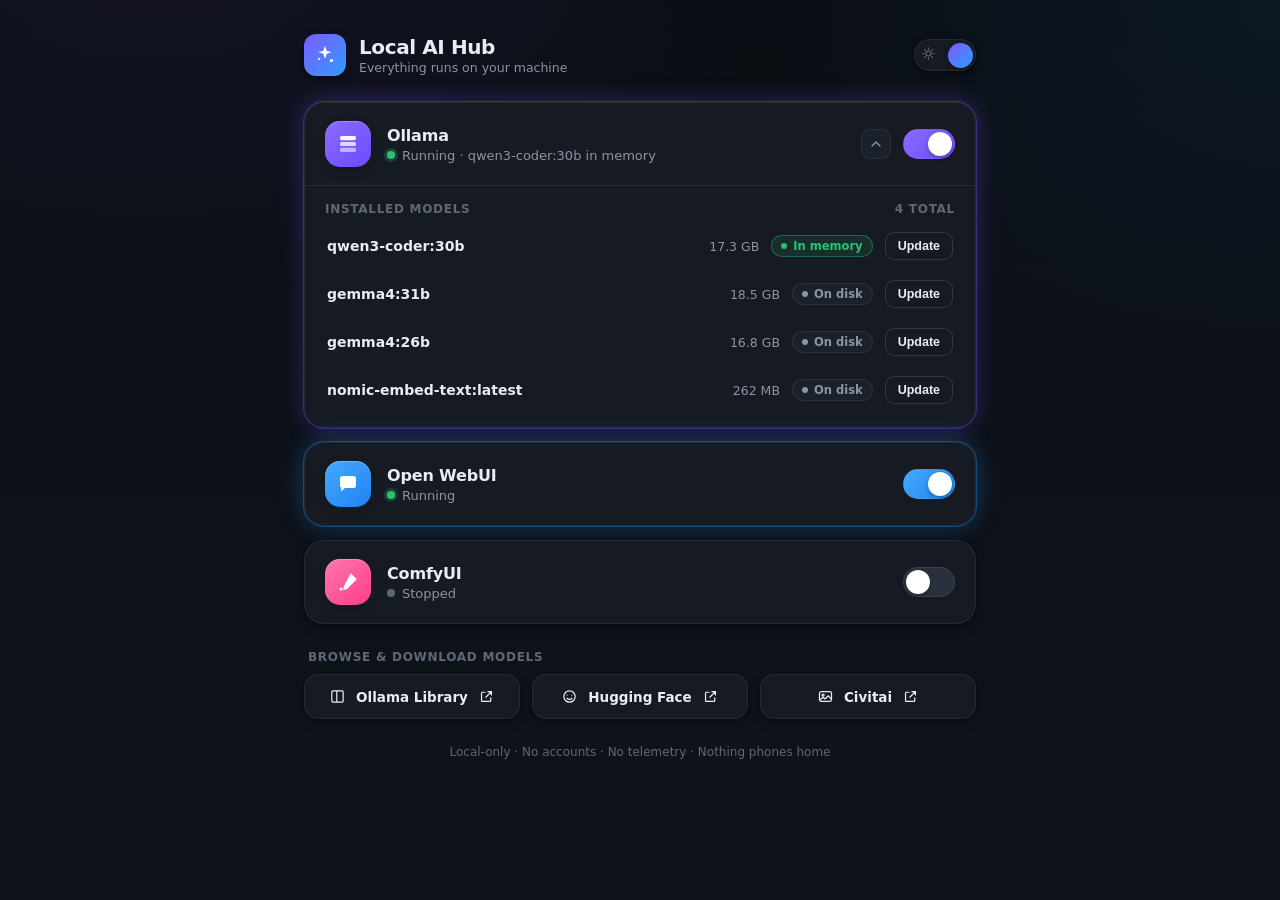
==== design/reference-mockup.html @ fca41431 "Phase 3: static GUI layout matching the design mockup PySide6 + QtWebEngine host (app.py) rendering " ====
<!DOCTYPE html>
<!--
  local-ai-hub — visual reference mockup (the design source of truth).
  Static: reuses the app's shared stylesheet and front-end script, which falls
  back to sample data when there is no backend bridge. What you see here is
  exactly what the app renders, minus live data.
-->
<html lang="en" data-theme="dark">
<head>
  <meta charset="utf-8" />
  <meta name="viewport" content="width=device-width, initial-scale=1" />
  <title>Local AI Hub — design reference</title>
  <link rel="stylesheet" href="../web/styles.css" />
</head>
<body>
  <div class="wrap">
    <header class="app-header">
      <div class="brand">
        <div class="brand-mark" id="brandMark"></div>
        <div>
          <div class="brand-title">Local AI Hub</div>
          <div class="brand-sub">Everything runs on your machine</div>
        </div>
      </div>
      <button class="theme-toggle" id="themeToggle" title="Toggle light / dark" aria-label="Toggle theme">
        <span id="sunIcon"></span>
        <span id="moonIcon"></span>
        <span class="knob"></span>
      </button>
    </header>

    <main class="cards" id="cards"></main>

    <section class="browse">
      <div class="browse-head">Browse &amp; download models</div>
      <div class="browse-row">
        <a class="browse-link" data-url="https://ollama.com/library" data-icon="library">Ollama Library</a>
        <a class="browse-link" data-url="https://huggingface.co/models" data-icon="hugging">Hugging Face</a>
        <a class="browse-link" data-url="https://civitai.com" data-icon="civitai">Civitai</a>
      </div>
    </section>

    <div class="footer-note">Local-only · No accounts · No telemetry · Nothing phones home</div>
  </div>

  <div class="toast" id="toast"></div>
  <script src="../web/app.js"></script>
</body>
</html>
---- web/styles.css ----
/* local-ai-hub — design system
   Premium, theme-aware (light/dark). One stylesheet drives both the app and
   design/reference-mockup.html so they can't visually drift. */

:root {
  /* radii */
  --r-card: 20px;
  --r-icon: 15px;
  --r-btn: 12px;
  --r-pill: 999px;

  /* per-service accents (work in both themes) */
  --ollama: #7c5cff;
  --openwebui: #2f9bff;
  --comfyui: #ff5c9d;
  --ok: #2fbf71;
  --warn: #f5a524;

  /* motion */
  --ease: cubic-bezier(.22, .61, .36, 1);
  --dur: .26s;

  /* light theme (default) */
  --bg-1: #eef1f7;
  --bg-2: #e4e9f2;
  --surface: #ffffff;
  --surface-2: #f6f8fc;
  --surface-inset: #eef1f6;
  --border: rgba(17, 24, 39, .09);
  --border-strong: rgba(17, 24, 39, .14);
  --text: #151a23;
  --text-muted: #667083;
  --text-faint: #99a1b0;
  --track-off: #d7dce6;
  --shadow-sm: 0 1px 2px rgba(16, 24, 40, .05), 0 4px 12px rgba(16, 24, 40, .05);
  --shadow-md: 0 2px 6px rgba(16, 24, 40, .06), 0 14px 34px rgba(16, 24, 40, .10);
  --logo-ink: #151a23;
}

:root[data-theme="dark"] {
  --bg-1: #0a0d12;
  --bg-2: #0f141c;
  --surface: #161b23;
  --surface-2: #1b212b;
  --surface-inset: #10151d;
  --border: rgba(255, 255, 255, .07);
  --border-strong: rgba(255, 255, 255, .13);
  --text: #e8ecf3;
  --text-muted: #8b94a3;
  --text-faint: #5f6875;
  --track-off: #2a313d;
  --shadow-sm: 0 1px 2px rgba(0, 0, 0, .4), 0 4px 12px rgba(0, 0, 0, .3);
  --shadow-md: 0 2px 8px rgba(0, 0, 0, .45), 0 18px 40px rgba(0, 0, 0, .45);
  --logo-ink: #e8ecf3;
}

* { box-sizing: border-box; margin: 0; padding: 0; }

html, body { height: 100%; }

body {
  font-family: "Inter", -apple-system, BlinkMacSystemFont, "Segoe UI", Roboto, system-ui, sans-serif;
  color: var(--text);
  background:
    radial-gradient(1200px 700px at 12% -10%, color-mix(in srgb, var(--ollama) 10%, transparent), transparent 55%),
    radial-gradient(1100px 800px at 100% 0%, color-mix(in srgb, var(--openwebui) 8%, transparent), transparent 50%),
    linear-gradient(180deg, var(--bg-1), var(--bg-2));
  background-attachment: fixed;
  -webkit-font-smoothing: antialiased;
  text-rendering: optimizeLegibility;
  transition: background-color var(--dur) var(--ease), color var(--dur) var(--ease);
}

.wrap {
  max-width: 720px;
  margin: 0 auto;
  padding: 34px 24px 40px;
}

/* ---------- header ---------- */
.app-header {
  display: flex;
  align-items: center;
  justify-content: space-between;
  margin-bottom: 26px;
}
.brand { display: flex; align-items: center; gap: 13px; }
.brand-mark {
  width: 42px; height: 42px; border-radius: 12px;
  display: grid; place-items: center;
  background: linear-gradient(135deg, var(--ollama), var(--openwebui));
  box-shadow: var(--shadow-sm);
}
.brand-mark svg { width: 24px; height: 24px; }
.brand-title { font-size: 20px; font-weight: 700; letter-spacing: -.02em; }
.brand-sub { font-size: 12.5px; color: var(--text-muted); font-weight: 450; margin-top: 1px; }

/* theme switch */
.theme-toggle {
  position: relative;
  width: 62px; height: 32px;
  border-radius: var(--r-pill);
  border: 1px solid var(--border);
  background: var(--surface);
  box-shadow: var(--shadow-sm);
  cursor: pointer;
  display: flex; align-items: center;
  padding: 0 6px; justify-content: space-between;
  transition: background-color var(--dur) var(--ease), border-color var(--dur) var(--ease);
}
.theme-toggle svg { width: 15px; height: 15px; color: var(--text-faint); z-index: 1; }
.theme-toggle .knob {
  position: absolute; top: 3px; left: 3px;
  width: 25px; height: 25px; border-radius: 50%;
  background: linear-gradient(135deg, var(--ollama), var(--openwebui));
  box-shadow: 0 2px 6px rgba(0,0,0,.25);
  transition: transform var(--dur) var(--ease);
}
:root[data-theme="dark"] .theme-toggle .knob { transform: translateX(30px); }

/* ---------- service card ---------- */
.cards { display: flex; flex-direction: column; gap: 14px; }

.card {
  position: relative;
  background: var(--surface);
  border: 1px solid var(--border);
  border-radius: var(--r-card);
  box-shadow: var(--shadow-sm);
  transition: box-shadow var(--dur) var(--ease), border-color var(--dur) var(--ease),
              transform var(--dur) var(--ease);
}
.card:hover { box-shadow: var(--shadow-md); }

.card-row {
  display: flex; align-items: center; gap: 16px;
  padding: 18px 20px;
}
.icon-sq {
  width: 46px; height: 46px; border-radius: var(--r-icon);
  display: grid; place-items: center; flex: none;
  color: #fff;
  box-shadow: inset 0 1px 0 rgba(255,255,255,.25), 0 4px 12px rgba(0,0,0,.14);
}
.icon-sq svg { width: 24px; height: 24px; }
.card[data-svc="ollama"]   .icon-sq { background: linear-gradient(140deg, #8a6bff, #6d4bff); }
.card[data-svc="openwebui"].icon-sq, .card[data-svc="openwebui"] .icon-sq { background: linear-gradient(140deg, #46a9ff, #1f83f0); }
.card[data-svc="comfyui"]  .icon-sq { background: linear-gradient(140deg, #ff77b0, #ff3d86); }

.svc-meta { flex: 1 1 auto; min-width: 0; }
.svc-name { font-size: 16px; font-weight: 650; letter-spacing: -.01em; display: flex; align-items: center; gap: 9px; }
.svc-status { font-size: 13px; color: var(--text-muted); margin-top: 3px; display: flex; align-items: center; gap: 7px; }
.dot { width: 8px; height: 8px; border-radius: 50%; background: var(--text-faint); flex: none; }
.card.is-on .dot { background: var(--ok); box-shadow: 0 0 0 3px color-mix(in srgb, var(--ok) 22%, transparent); }
.card.is-starting .dot { background: var(--warn); box-shadow: 0 0 0 3px color-mix(in srgb, var(--warn) 22%, transparent); }

.svc-right { display: flex; align-items: center; gap: 12px; flex: none; }

/* expand chevron (ollama) */
.chevron {
  width: 30px; height: 30px; border-radius: 9px; border: 1px solid var(--border);
  background: var(--surface-2); color: var(--text-muted);
  display: grid; place-items: center; cursor: pointer;
  transition: transform var(--dur) var(--ease), background-color var(--dur) var(--ease);
}
.chevron svg { width: 16px; height: 16px; }
.card.expanded .chevron { transform: rotate(180deg); }

/* pill toggle */
.toggle {
  position: relative; width: 52px; height: 30px; flex: none;
  border-radius: var(--r-pill); cursor: pointer;
  background: var(--track-off);
  border: 1px solid var(--border);
  transition: background-color var(--dur) var(--ease), border-color var(--dur) var(--ease);
}
.toggle .knob {
  position: absolute; top: 2px; left: 2px;
  width: 24px; height: 24px; border-radius: 50%;
  background: #fff; box-shadow: 0 2px 5px rgba(0,0,0,.28);
  transition: transform var(--dur) var(--ease);
}
.card.is-on .toggle { border-color: transparent; }
.card[data-svc="ollama"].is-on   .toggle { background: linear-gradient(135deg, #8a6bff, #6d4bff); }
.card[data-svc="openwebui"].is-on .toggle { background: linear-gradient(135deg, #46a9ff, #1f83f0); }
.card[data-svc="comfyui"].is-on  .toggle { background: linear-gradient(135deg, #ff77b0, #ff3d86); }
.card.is-on .toggle .knob { transform: translateX(22px); }
.toggle.busy { opacity: .6; pointer-events: none; }

/* breathing glow on active cards */
.card::after {
  content: ""; position: absolute; inset: -1px; border-radius: var(--r-card);
  pointer-events: none; opacity: 0;
  transition: opacity .4s var(--ease);
}
.card.is-on::after { opacity: 1; animation: breathe 3.4s var(--ease) infinite; }
.card[data-svc="ollama"].is-on::after   { box-shadow: 0 0 0 1px color-mix(in srgb, var(--ollama) 35%, transparent), 0 0 22px 2px color-mix(in srgb, var(--ollama) 30%, transparent); }
.card[data-svc="openwebui"].is-on::after { box-shadow: 0 0 0 1px color-mix(in srgb, var(--openwebui) 35%, transparent), 0 0 22px 2px color-mix(in srgb, var(--openwebui) 30%, transparent); }
.card[data-svc="comfyui"].is-on::after   { box-shadow: 0 0 0 1px color-mix(in srgb, var(--comfyui) 35%, transparent), 0 0 22px 2px color-mix(in srgb, var(--comfyui) 30%, transparent); }
@keyframes breathe { 0%, 100% { opacity: .55; } 50% { opacity: 1; } }
@media (prefers-reduced-motion: reduce) { .card.is-on::after { animation: none; } }

/* ---------- model list (ollama) ---------- */
.models {
  overflow: hidden; max-height: 0;
  transition: max-height var(--dur) var(--ease);
  border-top: 1px solid transparent;
}
.card.expanded .models { border-top-color: var(--border); }
.models-inner { padding: 8px 12px 14px; }
.models-head {
  display: flex; align-items: center; justify-content: space-between;
  padding: 8px 8px 6px; font-size: 12px; color: var(--text-faint);
  text-transform: uppercase; letter-spacing: .06em; font-weight: 600;
}
.model {
  display: flex; align-items: center; gap: 12px;
  padding: 10px 10px; border-radius: 12px;
  transition: background-color var(--dur) var(--ease);
}
.model:hover { background: var(--surface-2); }
.model-name { font-size: 14px; font-weight: 550; font-feature-settings: "tnum"; flex: 1 1 auto; min-width: 0;
  white-space: nowrap; overflow: hidden; text-overflow: ellipsis; }
.badge {
  font-size: 11.5px; font-weight: 600; padding: 3px 9px; border-radius: var(--r-pill);
  border: 1px solid var(--border); color: var(--text-muted); background: var(--surface-2);
  display: inline-flex; align-items: center; gap: 6px; flex: none;
}
.badge.loaded { color: var(--ok); border-color: color-mix(in srgb, var(--ok) 40%, transparent);
  background: color-mix(in srgb, var(--ok) 12%, transparent); }
.badge .b-dot { width: 6px; height: 6px; border-radius: 50%; background: currentColor; }
.size { font-size: 12.5px; color: var(--text-muted); font-variant-numeric: tabular-nums; flex: none; min-width: 62px; text-align: right; }

.btn-sm {
  font-size: 12.5px; font-weight: 600; padding: 6px 12px; border-radius: 9px;
  border: 1px solid var(--border-strong); background: var(--surface);
  color: var(--text); cursor: pointer; flex: none;
  transition: background-color var(--dur) var(--ease), border-color var(--dur) var(--ease), transform .1s var(--ease);
}
.btn-sm:hover { background: var(--surface-2); }
.btn-sm:active { transform: scale(.96); }
.btn-sm[disabled] { opacity: .5; cursor: default; }

/* ---------- browse links ---------- */
.browse { margin-top: 26px; }
.browse-head { font-size: 12px; color: var(--text-faint); text-transform: uppercase;
  letter-spacing: .06em; font-weight: 600; padding: 0 4px 10px; }
.browse-row { display: grid; grid-template-columns: repeat(3, 1fr); gap: 12px; }
.browse-link {
  display: flex; align-items: center; gap: 10px; justify-content: center;
  padding: 13px 12px; border-radius: 14px;
  background: var(--surface); border: 1px solid var(--border);
  box-shadow: var(--shadow-sm); color: var(--text); font-weight: 600; font-size: 13.5px;
  cursor: pointer; text-decoration: none;
  transition: transform var(--dur) var(--ease), box-shadow var(--dur) var(--ease), border-color var(--dur) var(--ease);
}
.browse-link:hover { transform: translateY(-2px); box-shadow: var(--shadow-md); border-color: var(--border-strong); }
.browse-link svg { width: 17px; height: 17px; flex: none; }
.browse-link .lg { color: var(--text-faint); }

.footer-note { text-align: center; margin-top: 26px; font-size: 12px; color: var(--text-faint); }

/* toast */
.toast {
  position: fixed; left: 50%; bottom: 26px; transform: translateX(-50%) translateY(20px);
  background: var(--surface); border: 1px solid var(--border-strong); color: var(--text);
  padding: 11px 18px; border-radius: 12px; box-shadow: var(--shadow-md);
  font-size: 13.5px; font-weight: 500; opacity: 0; pointer-events: none;
  transition: opacity var(--dur) var(--ease), transform var(--dur) var(--ease); z-index: 50;
}
.toast.show { opacity: 1; transform: translateX(-50%) translateY(0); }
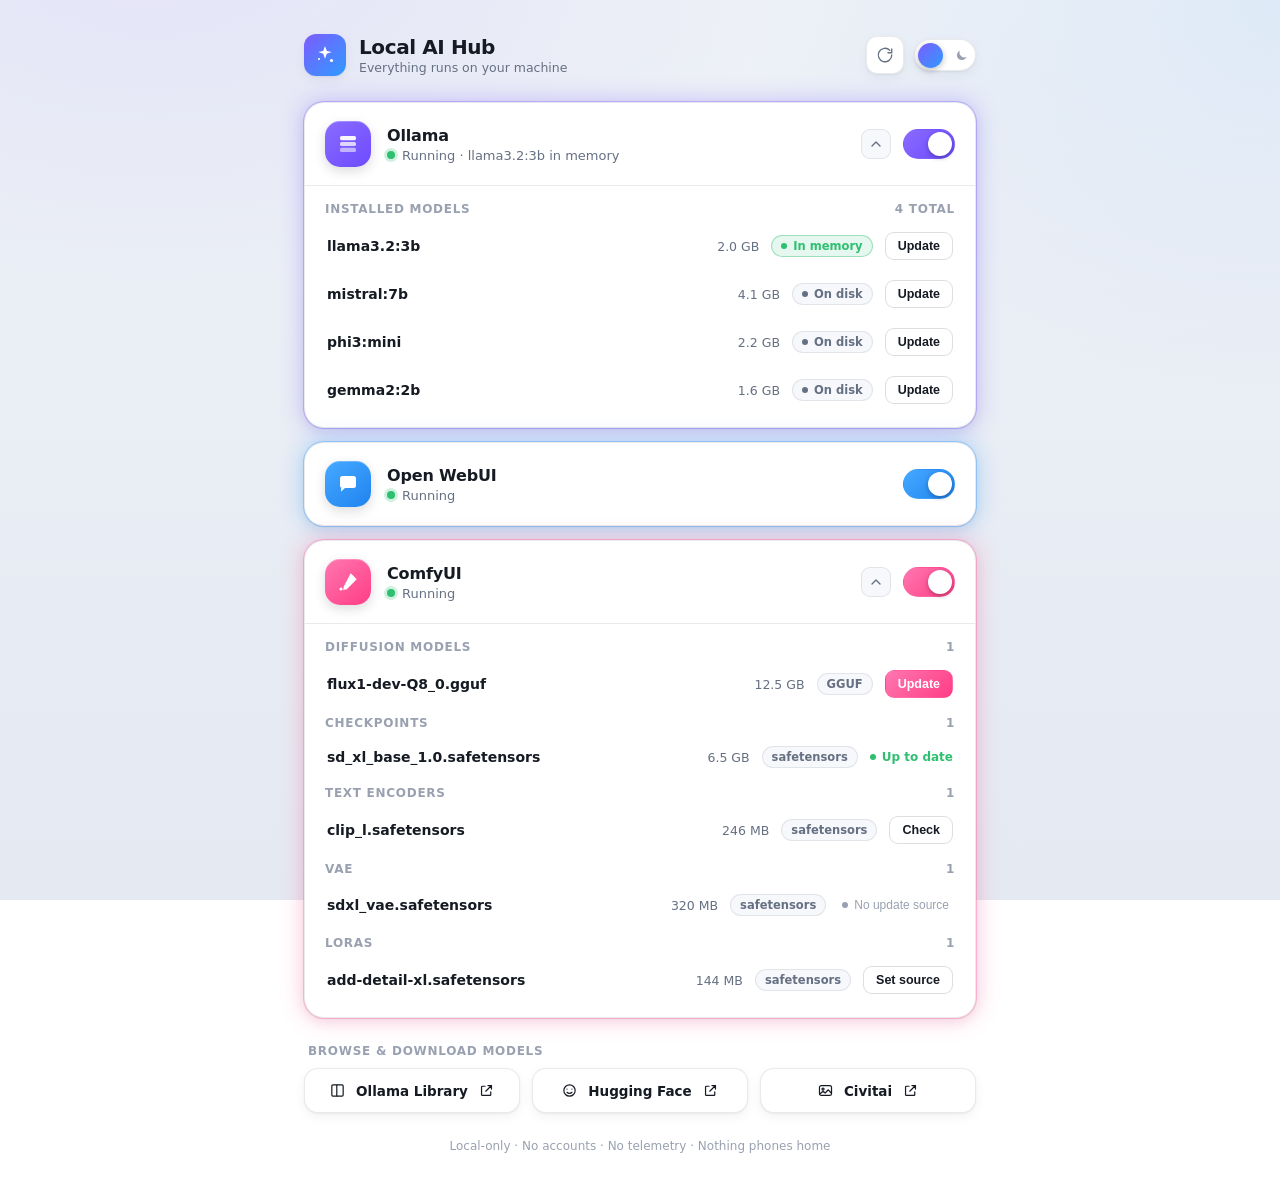
==== commit 62cd0b4a: "Feature 1: manual Rescan control + keep interval refresh The 5s auto-refresh already re-queries Olla" ====
--- a/design/reference-mockup.html
+++ b/design/reference-mockup.html
@@ -22,11 +22,14 @@
           <div class="brand-sub">Everything runs on your machine</div>
         </div>
       </div>
-      <button class="theme-toggle" id="themeToggle" title="Toggle light / dark" aria-label="Toggle theme">
-        <span id="sunIcon"></span>
-        <span id="moonIcon"></span>
-        <span class="knob"></span>
-      </button>
+      <div class="header-actions">
+        <button class="icon-btn" id="rescanBtn" title="Rescan for models" aria-label="Rescan for models"></button>
+        <button class="theme-toggle" id="themeToggle" title="Toggle light / dark" aria-label="Toggle theme">
+          <span id="sunIcon"></span>
+          <span id="moonIcon"></span>
+          <span class="knob"></span>
+        </button>
+      </div>
     </header>
 
     <main class="cards" id="cards"></main>
--- a/web/styles.css
+++ b/web/styles.css
@@ -95,6 +95,19 @@
 .brand-title { font-size: 20px; font-weight: 700; letter-spacing: -.02em; }
 .brand-sub { font-size: 12.5px; color: var(--text-muted); font-weight: 450; margin-top: 1px; }
 
+.header-actions { display: flex; align-items: center; gap: 10px; }
+.icon-btn {
+  width: 38px; height: 38px; border-radius: 11px;
+  border: 1px solid var(--border); background: var(--surface);
+  color: var(--text-muted); display: grid; place-items: center; cursor: pointer;
+  box-shadow: var(--shadow-sm);
+  transition: color var(--dur) var(--ease), background-color var(--dur) var(--ease), border-color var(--dur) var(--ease);
+}
+.icon-btn svg { width: 18px; height: 18px; }
+.icon-btn:hover { color: var(--text); border-color: var(--border-strong); }
+.icon-btn.spinning svg { animation: spin .8s linear infinite; }
+@keyframes spin { to { transform: rotate(360deg); } }
+
 /* theme switch */
 .theme-toggle {
   position: relative;
@@ -108,7 +121,9 @@
   padding: 0 6px; justify-content: space-between;
   transition: background-color var(--dur) var(--ease), border-color var(--dur) var(--ease);
 }
-.theme-toggle svg { width: 15px; height: 15px; color: var(--text-faint); z-index: 1; }
+.theme-toggle span { display: grid; place-items: center; z-index: 1; }
+.theme-toggle svg { width: 15px; height: 15px; color: var(--text-faint); transition: color var(--dur) var(--ease); }
+.theme-toggle span.active svg { color: #fff; }
 .theme-toggle .knob {
   position: absolute; top: 3px; left: 3px;
   width: 25px; height: 25px; border-radius: 50%;
@@ -269,3 +284,44 @@
   transition: opacity var(--dur) var(--ease), transform var(--dur) var(--ease); z-index: 50;
 }
 .toast.show { opacity: 1; transform: translateX(-50%) translateY(0); }
+
+/* update controls on ComfyUI model rows */
+.btn-sm.accent { border-color: transparent; color: #fff;
+  background: linear-gradient(135deg, #ff77b0, #ff3d86); }
+.btn-sm.accent:hover { filter: brightness(1.06);
+  background: linear-gradient(135deg, #ff77b0, #ff3d86); }
+.cu-uptodate { font-size: 12px; color: var(--ok); font-weight: 600;
+  display: inline-flex; align-items: center; gap: 6px; flex: none; }
+.cu-uptodate::before { content: ""; width: 6px; height: 6px; border-radius: 50%; background: currentColor; }
+.cu-untracked { font-size: 12px; color: var(--text-faint); font-weight: 500;
+  background: none; border: none; cursor: pointer; padding: 6px 4px; flex: none;
+  display: inline-flex; align-items: center; gap: 6px;
+  transition: color var(--dur) var(--ease); }
+.cu-untracked::before { content: ""; width: 6px; height: 6px; border-radius: 50%; background: var(--text-faint); }
+.cu-untracked:hover { color: var(--text-muted); }
+
+/* source modal */
+.modal-backdrop { position: fixed; inset: 0; z-index: 100; display: none;
+  align-items: center; justify-content: center; opacity: 0;
+  background: rgba(4, 6, 10, .55); backdrop-filter: blur(3px);
+  transition: opacity var(--dur) var(--ease); }
+.modal-backdrop.show { display: flex; opacity: 1; }
+.modal { width: min(470px, 92vw); background: var(--surface);
+  border: 1px solid var(--border); border-radius: 18px; box-shadow: var(--shadow-md);
+  padding: 22px 22px 18px; transform: translateY(8px); transition: transform var(--dur) var(--ease); }
+.modal-backdrop.show .modal { transform: translateY(0); }
+.modal h3 { font-size: 16px; font-weight: 650; letter-spacing: -.01em; }
+.modal .sub { font-size: 12.5px; color: var(--text-muted); margin: 3px 0 14px; word-break: break-all; }
+.modal .method { border-top: 1px solid var(--border); padding: 13px 0; }
+.modal .m-title { font-size: 13.5px; font-weight: 600; margin-bottom: 9px; display: flex; align-items: center; gap: 8px; }
+.modal .m-row { display: flex; gap: 8px; }
+.modal input { flex: 1 1 auto; min-width: 0; background: var(--surface-inset);
+  border: 1px solid var(--border); border-radius: 10px; padding: 9px 12px;
+  color: var(--text); font-size: 13px; outline: none;
+  transition: border-color var(--dur) var(--ease); }
+.modal input:focus { border-color: var(--border-strong); }
+.modal .m-hint { font-size: 11.5px; color: var(--text-faint); margin-top: 7px; }
+.modal-foot { display: flex; justify-content: flex-end; margin-top: 16px; }
+.btn-ghost { font-size: 13px; font-weight: 600; padding: 8px 14px; border-radius: 10px;
+  border: 1px solid var(--border); background: var(--surface-2); color: var(--text-muted); cursor: pointer; }
+.btn-ghost:hover { color: var(--text); }
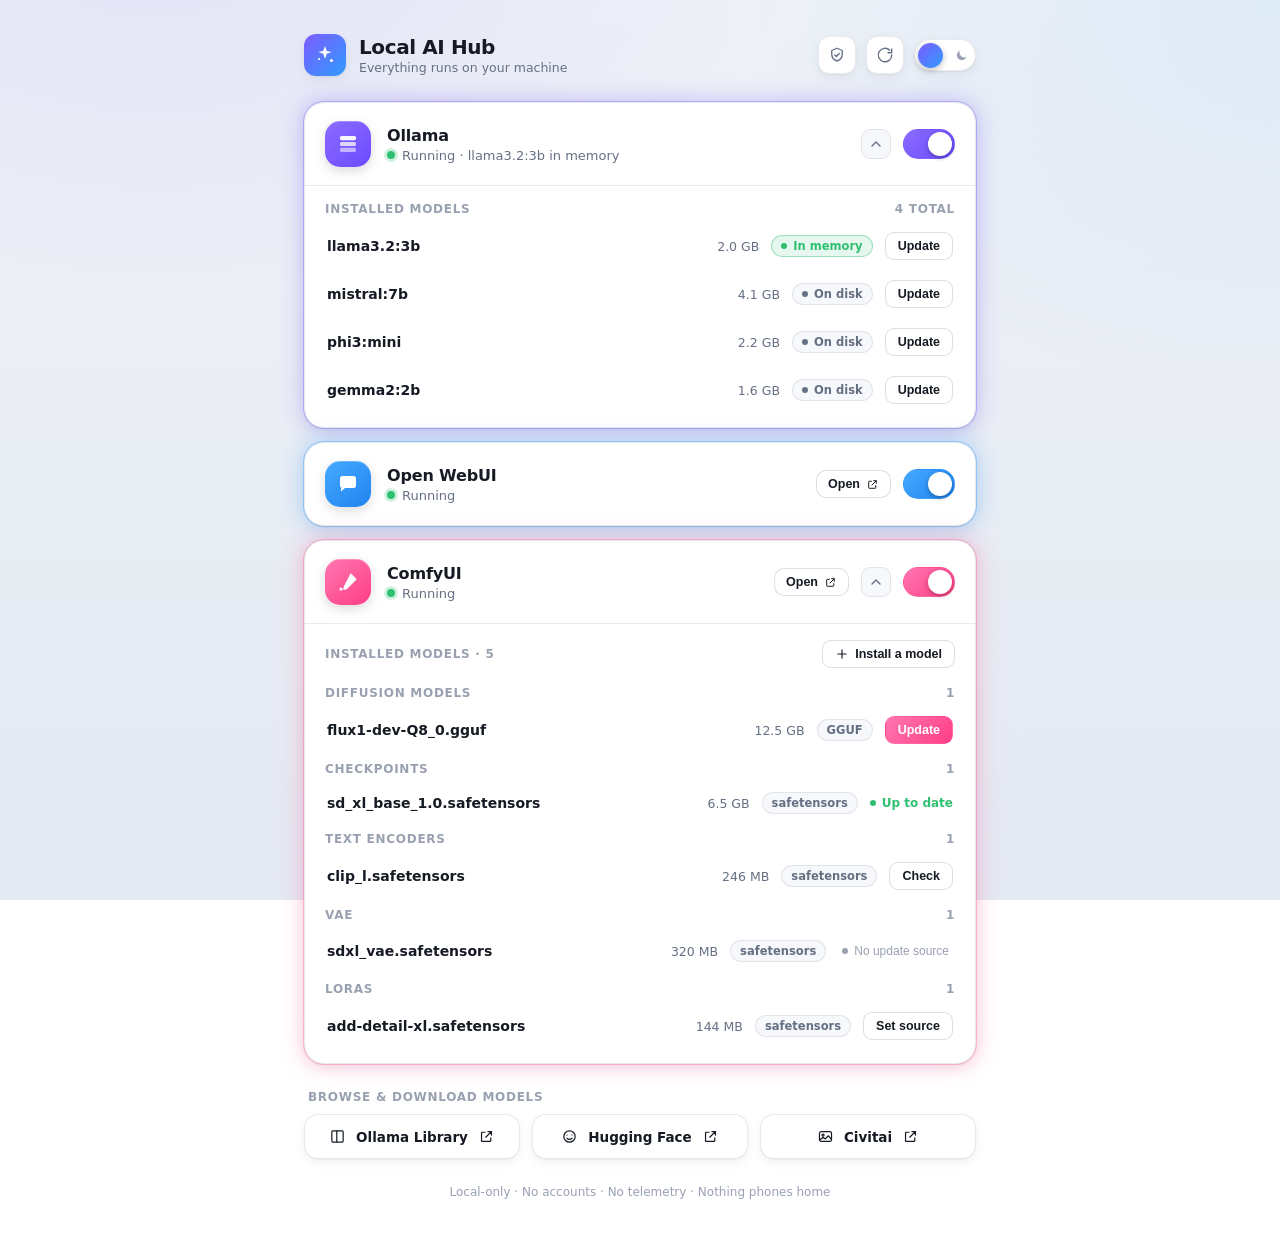
==== commit 04709a34: "Setup Check panel: in-app button + modal with pass/fail + fix buttons Header 'Setup check' button op" ====
--- a/design/reference-mockup.html
+++ b/design/reference-mockup.html
@@ -23,6 +23,7 @@
         </div>
       </div>
       <div class="header-actions">
+        <button class="icon-btn" id="setupBtn" title="Setup check" aria-label="Setup check"></button>
         <button class="icon-btn" id="rescanBtn" title="Rescan for models" aria-label="Rescan for models"></button>
         <button class="theme-toggle" id="themeToggle" title="Toggle light / dark" aria-label="Toggle theme">
           <span id="sunIcon"></span>
--- a/web/styles.css
+++ b/web/styles.css
@@ -15,6 +15,7 @@
   --comfyui: #ff5c9d;
   --ok: #2fbf71;
   --warn: #f5a524;
+  --err: #ff5c5c;
 
   /* motion */
   --ease: cubic-bezier(.22, .61, .36, 1);
@@ -181,6 +182,17 @@
 .chevron svg { width: 16px; height: 16px; }
 .card.expanded .chevron { transform: rotate(180deg); }
 
+/* open-in-browser button */
+.btn-open {
+  font-size: 12.5px; font-weight: 600; padding: 6px 11px; border-radius: 10px;
+  border: 1px solid var(--border-strong); background: var(--surface); color: var(--text);
+  cursor: pointer; display: inline-flex; align-items: center; gap: 6px; flex: none;
+  transition: background-color var(--dur) var(--ease), border-color var(--dur) var(--ease), transform .1s var(--ease);
+}
+.btn-open svg { width: 13px; height: 13px; }
+.btn-open:hover { background: var(--surface-2); border-color: var(--text-faint); }
+.btn-open:active { transform: scale(.96); }
+
 /* pill toggle */
 .toggle {
   position: relative; width: 52px; height: 30px; flex: none;
@@ -299,6 +311,74 @@
   transition: color var(--dur) var(--ease); }
 .cu-untracked::before { content: ""; width: 6px; height: 6px; border-radius: 50%; background: var(--text-faint); }
 .cu-untracked:hover { color: var(--text-muted); }
+
+/* crashed / failed service */
+.card.is-failed { border-color: color-mix(in srgb, var(--err) 45%, var(--border)); }
+.card.is-failed .dot { background: var(--err);
+  box-shadow: 0 0 0 3px color-mix(in srgb, var(--err) 22%, transparent); }
+.card.is-failed .svc-status { color: var(--err); font-weight: 600; }
+.btn-sm.danger { color: var(--err); border-color: color-mix(in srgb, var(--err) 45%, transparent);
+  display: inline-flex; align-items: center; gap: 6px; }
+.btn-sm.danger svg { width: 13px; height: 13px; }
+.btn-sm.danger:hover { background: color-mix(in srgb, var(--err) 12%, transparent);
+  border-color: var(--err); }
+
+/* install: topbar button, select, info rows */
+.models-topbar { display: flex; align-items: center; justify-content: space-between;
+  padding: 8px 8px 10px; }
+.models-topbar-label { font-size: 12px; color: var(--text-faint);
+  text-transform: uppercase; letter-spacing: .06em; font-weight: 600; }
+.models-topbar .btn-sm { display: inline-flex; align-items: center; gap: 6px; }
+.models-topbar .btn-sm svg { width: 14px; height: 14px; }
+.select {
+  flex: 1 1 auto; background: var(--surface-inset); border: 1px solid var(--border);
+  border-radius: 10px; padding: 9px 12px; color: var(--text); font-size: 13px;
+  outline: none; cursor: pointer;
+}
+.select:focus { border-color: var(--border-strong); }
+.install-info { background: var(--surface-2); border: 1px solid var(--border);
+  border-radius: 12px; padding: 10px 14px; margin-top: 6px; }
+.ii-row { display: flex; justify-content: space-between; gap: 12px; padding: 4px 0;
+  font-size: 13px; color: var(--text-muted); }
+.ii-row b { color: var(--text); font-weight: 600; word-break: break-all; text-align: right; }
+.m-warn { display: flex; gap: 9px; align-items: flex-start; margin-top: 12px;
+  padding: 11px 13px; border-radius: 12px; font-size: 12.5px; line-height: 1.5;
+  color: var(--warn); font-weight: 500;
+  background: color-mix(in srgb, var(--warn) 12%, transparent);
+  border: 1px solid color-mix(in srgb, var(--warn) 40%, transparent); }
+.m-warn svg { width: 16px; height: 16px; flex: none; margin-top: 1px; }
+
+/* setup check modal */
+.sc-modal { width: min(560px, 94vw); }
+.sc-plat { display: flex; align-items: center; gap: 8px; font-size: 13px; color: var(--text-muted);
+  padding: 10px 12px; background: var(--surface-2); border: 1px solid var(--border);
+  border-radius: 12px; margin-bottom: 12px; }
+.sc-plat svg { width: 15px; height: 15px; color: var(--ok); }
+.sc-plat .sc-summary { margin-left: auto; font-weight: 600; color: var(--text); }
+.sc-list { display: flex; flex-direction: column; }
+.sc-row { display: flex; align-items: flex-start; gap: 12px; padding: 12px 4px;
+  border-top: 1px solid var(--border); }
+.sc-row:first-child { border-top: none; }
+.sc-status { flex: none; width: 22px; height: 22px; border-radius: 50%; display: grid;
+  place-items: center; margin-top: 1px; }
+.sc-status svg { width: 13px; height: 13px; }
+.sc-status.pass { color: var(--ok); background: color-mix(in srgb, var(--ok) 15%, transparent); }
+.sc-status.warn { color: var(--warn); background: color-mix(in srgb, var(--warn) 15%, transparent); }
+.sc-status.fail { color: var(--err); background: color-mix(in srgb, var(--err) 15%, transparent); }
+.sc-text { flex: 1 1 auto; min-width: 0; }
+.sc-label { font-size: 13.5px; font-weight: 600; }
+.sc-detail { font-size: 12.5px; color: var(--text-muted); line-height: 1.5; margin-top: 2px; }
+.sc-row .btn-sm { flex: none; margin-top: 1px; }
+
+/* log modal */
+.log-modal { width: min(660px, 94vw); }
+.log-pre {
+  margin-top: 12px; background: var(--surface-inset); border: 1px solid var(--border);
+  border-radius: 12px; padding: 12px 14px; max-height: 340px; overflow: auto;
+  font-family: ui-monospace, "SF Mono", Menlo, Consolas, monospace;
+  font-size: 11.5px; line-height: 1.55; color: var(--text-muted);
+  white-space: pre-wrap; word-break: break-word;
+}
 
 /* source modal */
 .modal-backdrop { position: fixed; inset: 0; z-index: 100; display: none;
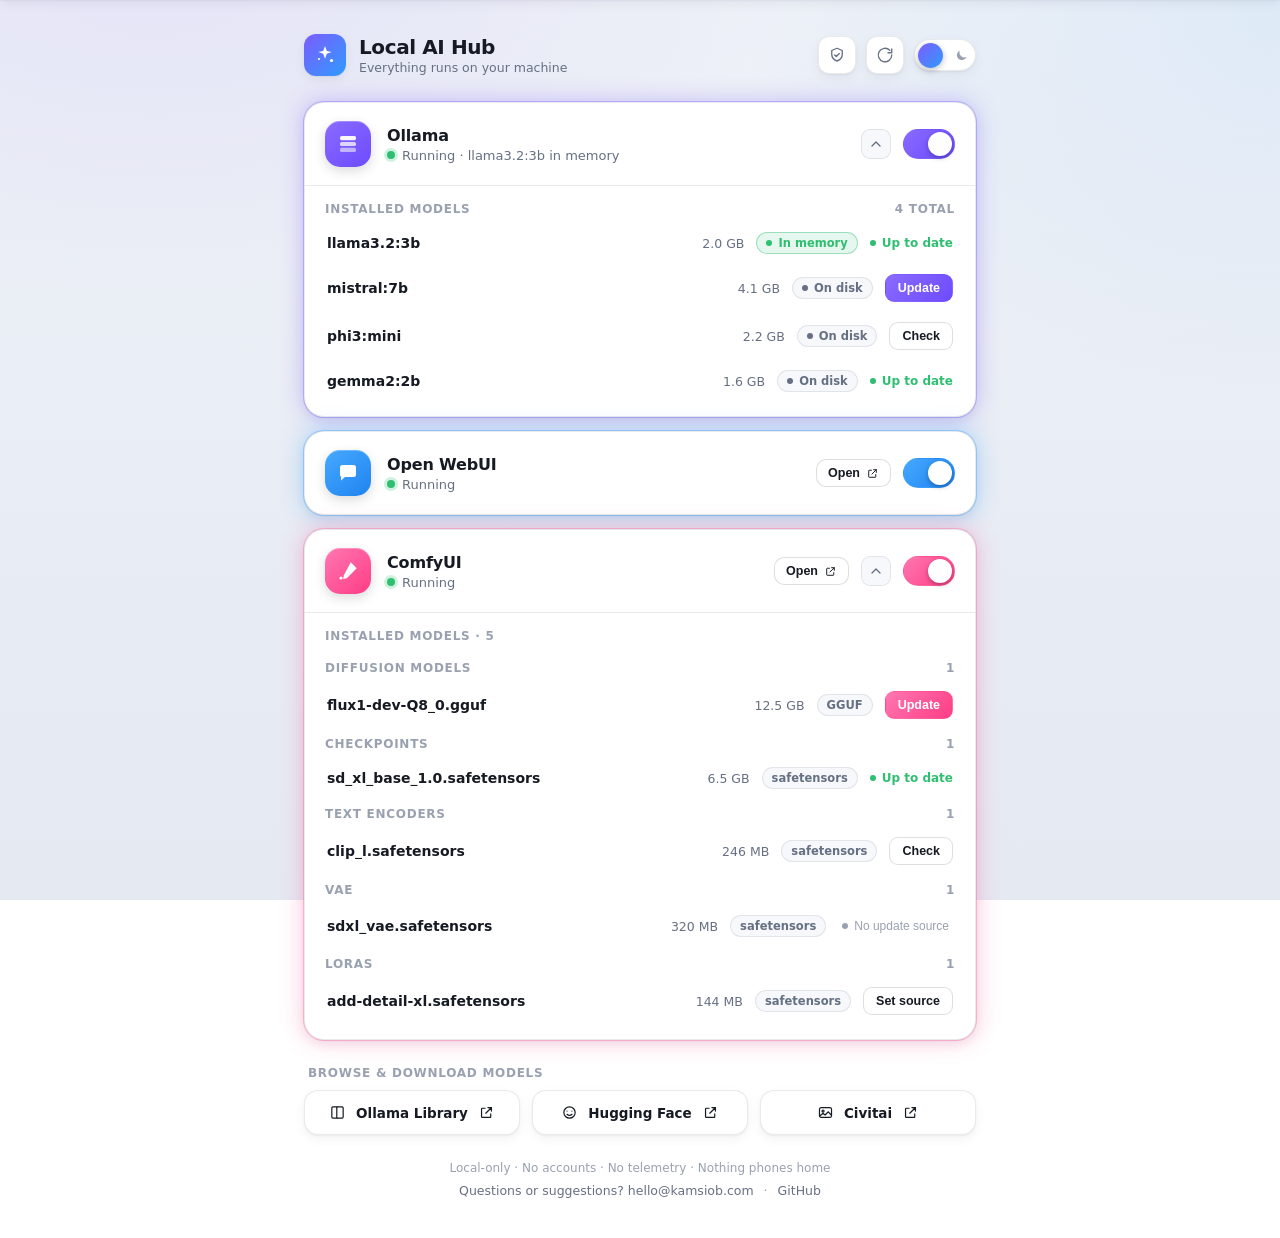
==== commit 13aa7498: "Fix ComfyUI updates (false positives + 401), add progress bar, remove Install - Civitai check now ma" ====
--- a/design/reference-mockup.html
+++ b/design/reference-mockup.html
@@ -45,6 +45,11 @@
     </section>
 
     <div class="footer-note">Local-only · No accounts · No telemetry · Nothing phones home</div>
+    <div class="footer-links">
+      <a class="foot-link" data-act="open" data-url="mailto:hello@kamsiob.com">Questions or suggestions? hello@kamsiob.com</a>
+      <span class="foot-sep">·</span>
+      <a class="foot-link" data-act="open" data-url="https://github.com/Kamsiob/">GitHub</a>
+    </div>
   </div>
 
   <div class="toast" id="toast"></div>
--- a/web/styles.css
+++ b/web/styles.css
@@ -286,6 +286,12 @@
 .browse-link .lg { color: var(--text-faint); }
 
 .footer-note { text-align: center; margin-top: 26px; font-size: 12px; color: var(--text-faint); }
+.footer-links { text-align: center; margin-top: 8px; font-size: 12.5px;
+  display: flex; align-items: center; justify-content: center; gap: 10px; }
+.foot-link { color: var(--text-muted); text-decoration: none; cursor: pointer; font-weight: 500;
+  transition: color var(--dur) var(--ease); }
+.foot-link:hover { color: var(--text); }
+.foot-sep { color: var(--text-faint); }
 
 /* toast */
 .toast {
@@ -297,11 +303,31 @@
 }
 .toast.show { opacity: 1; transform: translateX(-50%) translateY(0); }
 
+/* top download progress bar */
+.dl-progress {
+  position: fixed; top: 0; left: 0; right: 0; height: 36px; z-index: 200;
+  display: flex; align-items: center; overflow: hidden;
+  background: var(--surface); border-bottom: 1px solid var(--border);
+  box-shadow: var(--shadow-sm);
+  transform: translateY(-100%); transition: transform var(--dur) var(--ease);
+}
+.dl-progress.show { transform: translateY(0); }
+.dl-fill {
+  position: absolute; left: 0; top: 0; bottom: 0; width: 0%;
+  background: linear-gradient(90deg, #7c5cff, #2f9bff);
+  opacity: .3; transition: width .3s var(--ease);
+}
+.dl-label { position: relative; z-index: 1; padding: 0 16px; font-size: 12.5px;
+  font-weight: 600; color: var(--text); }
+
 /* update controls on ComfyUI model rows */
 .btn-sm.accent { border-color: transparent; color: #fff;
   background: linear-gradient(135deg, #ff77b0, #ff3d86); }
 .btn-sm.accent:hover { filter: brightness(1.06);
   background: linear-gradient(135deg, #ff77b0, #ff3d86); }
+/* Ollama's Update button uses the Ollama (violet) accent, not the ComfyUI pink */
+.card[data-svc="ollama"] .btn-sm.accent { background: linear-gradient(135deg, #8a6bff, #6d4bff); }
+.card[data-svc="ollama"] .btn-sm.accent:hover { background: linear-gradient(135deg, #8a6bff, #6d4bff); }
 .cu-uptodate { font-size: 12px; color: var(--ok); font-weight: 600;
   display: inline-flex; align-items: center; gap: 6px; flex: none; }
 .cu-uptodate::before { content: ""; width: 6px; height: 6px; border-radius: 50%; background: currentColor; }
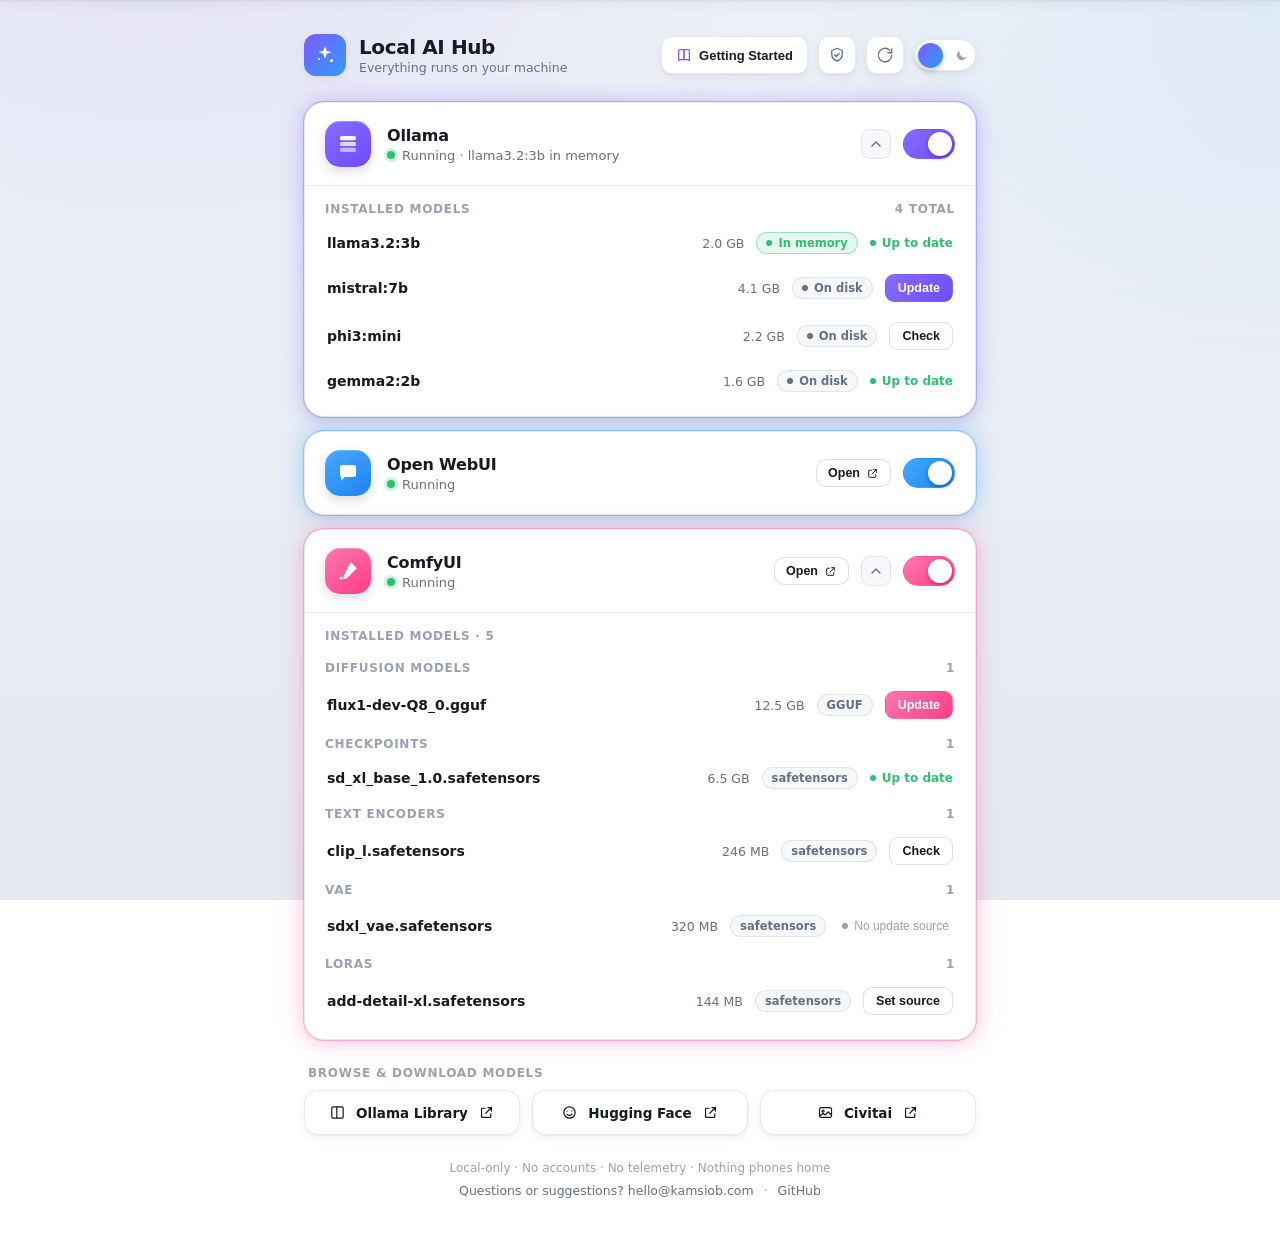
==== commit 2dfc658c: "Getting Started: single-source guide (markdown + native in-app screen) hub/guide.py is the single so" ====
--- a/design/reference-mockup.html
+++ b/design/reference-mockup.html
@@ -23,6 +23,7 @@
         </div>
       </div>
       <div class="header-actions">
+        <button class="btn-guide" id="guideBtn" title="Open the Getting Started guide"><span class="gb-icon"></span>Getting Started</button>
         <button class="icon-btn" id="setupBtn" title="Setup check" aria-label="Setup check"></button>
         <button class="icon-btn" id="rescanBtn" title="Rescan for models" aria-label="Rescan for models"></button>
         <button class="theme-toggle" id="themeToggle" title="Toggle light / dark" aria-label="Toggle theme">
--- a/web/styles.css
+++ b/web/styles.css
@@ -97,6 +97,76 @@
 .brand-sub { font-size: 12.5px; color: var(--text-muted); font-weight: 450; margin-top: 1px; }
 
 .header-actions { display: flex; align-items: center; gap: 10px; }
+.btn-guide {
+  display: inline-flex; align-items: center; gap: 7px; height: 38px; padding: 0 14px;
+  border-radius: 11px; border: 1px solid var(--border); background: var(--surface);
+  color: var(--text); font-size: 13px; font-weight: 600; cursor: pointer;
+  box-shadow: var(--shadow-sm);
+  transition: border-color var(--dur) var(--ease), background-color var(--dur) var(--ease);
+}
+.btn-guide .gb-icon { display: grid; place-items: center; }
+.btn-guide .gb-icon svg { width: 16px; height: 16px; color: var(--ollama); }
+.btn-guide:hover { border-color: var(--border-strong); background: var(--surface-2); }
+
+/* Getting Started screen */
+.guide-screen {
+  position: fixed; inset: 0; z-index: 300; display: flex; flex-direction: column;
+  background: linear-gradient(180deg, var(--bg-1), var(--bg-2));
+  opacity: 0; pointer-events: none; transition: opacity var(--dur) var(--ease);
+}
+.guide-screen.show { opacity: 1; pointer-events: auto; }
+.guide-head { display: flex; align-items: center; justify-content: space-between;
+  width: 100%; max-width: 840px; margin: 0 auto; padding: 24px 28px 14px; }
+.guide-title { font-size: 22px; font-weight: 700; letter-spacing: -.02em; }
+.guide-sub { font-size: 13px; color: var(--text-muted); margin-top: 2px; }
+.guide-tabs { display: flex; gap: 6px; width: 100%; max-width: 840px; margin: 0 auto;
+  padding: 0 28px; border-bottom: 1px solid var(--border); }
+.guide-tab { padding: 9px 16px; border: none; background: none; color: var(--text-muted);
+  font-size: 13.5px; font-weight: 600; cursor: pointer; border-bottom: 2px solid transparent;
+  transition: color var(--dur) var(--ease); }
+.guide-tab:hover { color: var(--text); }
+.guide-tab.active { color: var(--text); border-bottom-color: var(--ollama); }
+.guide-body { flex: 1 1 auto; overflow-y: auto; width: 100%; max-width: 840px; margin: 0 auto;
+  padding: 20px 28px 64px; }
+.guide-intro { margin-bottom: 18px; }
+
+.guide-sec { border: 1px solid var(--border); border-radius: 14px; margin-bottom: 12px;
+  background: var(--surface); overflow: hidden; box-shadow: var(--shadow-sm); }
+.guide-sec-head { display: flex; align-items: center; justify-content: space-between;
+  padding: 15px 18px; cursor: pointer; font-size: 15px; font-weight: 650; }
+.guide-chev svg { width: 18px; height: 18px; color: var(--text-muted);
+  transition: transform var(--dur) var(--ease); }
+.guide-sec.open .guide-chev svg { transform: rotate(180deg); }
+.guide-sec-body { display: none; padding: 2px 18px 16px; }
+.guide-sec.open .guide-sec-body { display: block; }
+
+.gb-p { font-size: 13.5px; line-height: 1.65; color: var(--text); margin: 10px 0; }
+.gb-h { font-size: 14px; font-weight: 650; margin: 18px 0 8px; }
+.gb-ul { margin: 8px 0; padding-left: 18px; }
+.gb-ul li { font-size: 13.5px; line-height: 1.6; color: var(--text); margin: 3px 0; }
+.gb-ul li.gb-noli { list-style: none; margin-left: -18px; }
+
+.gb-code { position: relative; margin: 12px 0; }
+.gb-code pre { background: var(--surface-inset); border: 1px solid var(--border);
+  border-radius: 12px; padding: 14px 16px; overflow-x: auto; }
+.gb-code code { font-family: ui-monospace, "SF Mono", Menlo, Consolas, monospace;
+  font-size: 12.5px; line-height: 1.6; color: var(--text); white-space: pre; }
+.gb-copy { position: absolute; top: 8px; right: 8px; width: 30px; height: 30px;
+  border-radius: 8px; border: 1px solid var(--border); background: var(--surface);
+  color: var(--text-muted); display: grid; place-items: center; cursor: pointer; opacity: .9;
+  transition: color var(--dur) var(--ease), border-color var(--dur) var(--ease); }
+.gb-copy:hover { color: var(--text); opacity: 1; }
+.gb-copy.copied { color: var(--ok); border-color: var(--ok); }
+.gb-copy svg { width: 15px; height: 15px; }
+
+.gb-callout { display: flex; gap: 10px; align-items: flex-start; padding: 12px 14px;
+  border-radius: 12px; margin: 12px 0; font-size: 13px; line-height: 1.6; }
+.gb-callout svg { width: 17px; height: 17px; flex: none; margin-top: 2px; }
+.gb-callout.warn { background: color-mix(in srgb, var(--warn) 12%, transparent);
+  border: 1px solid color-mix(in srgb, var(--warn) 35%, transparent); color: var(--text); }
+.gb-callout.warn svg { color: var(--warn); }
+.gb-callout.note { background: var(--surface-2); border: 1px solid var(--border); color: var(--text-muted); }
+.gb-callout.note svg { color: var(--ollama); }
 .icon-btn {
   width: 38px; height: 38px; border-radius: 11px;
   border: 1px solid var(--border); background: var(--surface);
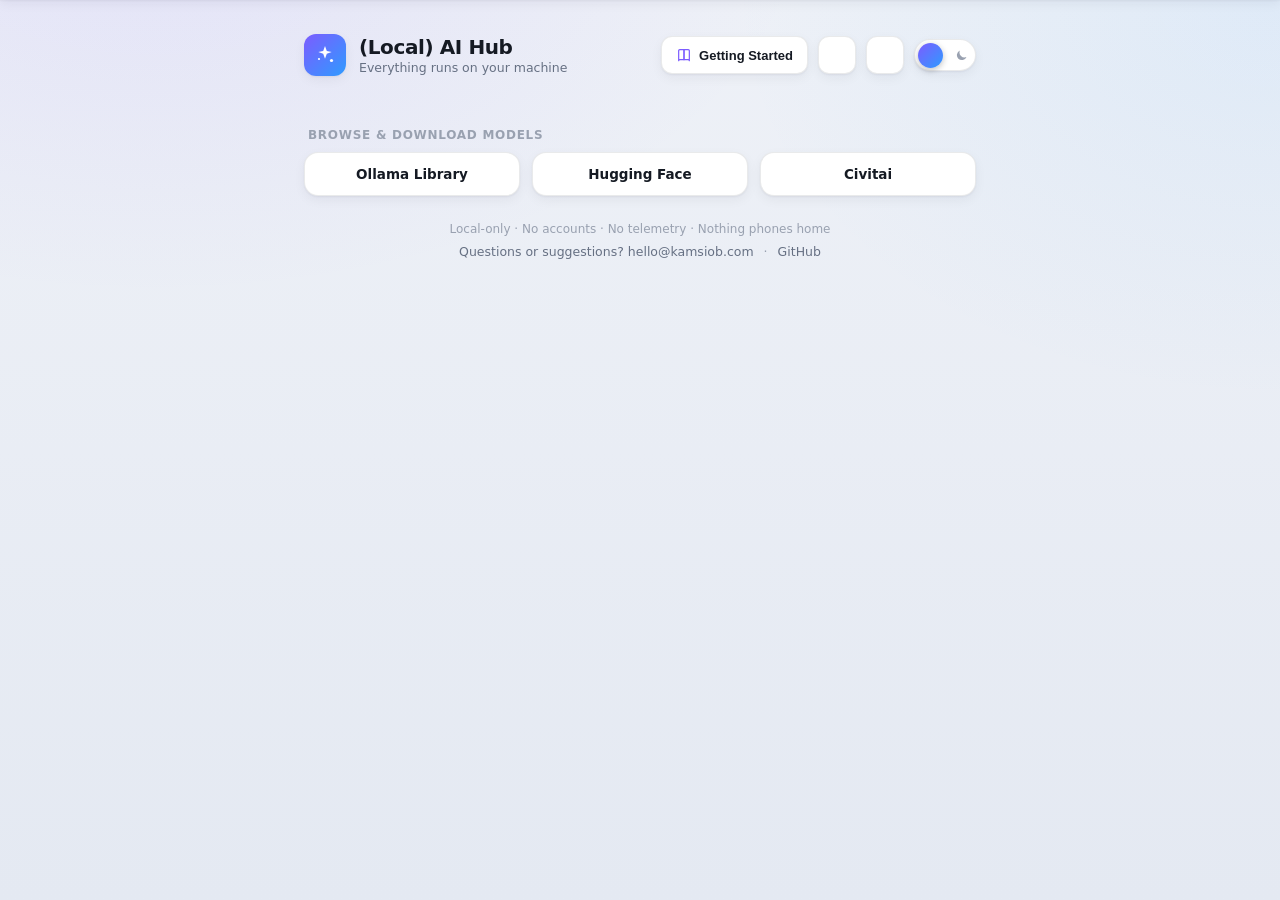
==== commit 0c486861: "Rename the app to (Local) AI Hub Display name only. The application ID io.github.kamsiob.LocalAIHub," ====
--- a/design/reference-mockup.html
+++ b/design/reference-mockup.html
@@ -9,7 +9,7 @@
 <head>
   <meta charset="utf-8" />
   <meta name="viewport" content="width=device-width, initial-scale=1" />
-  <title>Local AI Hub — design reference</title>
+  <title>(Local) AI Hub — design reference</title>
   <link rel="stylesheet" href="../web/styles.css" />
 </head>
 <body>
@@ -18,7 +18,7 @@
       <div class="brand">
         <div class="brand-mark" id="brandMark"></div>
         <div>
-          <div class="brand-title">Local AI Hub</div>
+          <div class="brand-title">(Local) AI Hub</div>
           <div class="brand-sub">Everything runs on your machine</div>
         </div>
       </div>
--- a/web/styles.css
+++ b/web/styles.css
@@ -13,6 +13,7 @@
   --ollama: #7c5cff;
   --openwebui: #2f9bff;
   --comfyui: #ff5c9d;
+  --hermes: #12a594;
   --ok: #2fbf71;
   --warn: #f5a524;
   --err: #ff5c5c;
@@ -232,6 +233,7 @@
 .card[data-svc="ollama"]   .icon-sq { background: linear-gradient(140deg, #8a6bff, #6d4bff); }
 .card[data-svc="openwebui"].icon-sq, .card[data-svc="openwebui"] .icon-sq { background: linear-gradient(140deg, #46a9ff, #1f83f0); }
 .card[data-svc="comfyui"]  .icon-sq { background: linear-gradient(140deg, #ff77b0, #ff3d86); }
+.card[data-svc="hermes"]   .icon-sq { background: linear-gradient(140deg, #2ac0ae, #0d8e80); }
 
 .svc-meta { flex: 1 1 auto; min-width: 0; }
 .svc-name { font-size: 16px; font-weight: 650; letter-spacing: -.01em; display: flex; align-items: center; gap: 9px; }
@@ -281,6 +283,7 @@
 .card[data-svc="ollama"].is-on   .toggle { background: linear-gradient(135deg, #8a6bff, #6d4bff); }
 .card[data-svc="openwebui"].is-on .toggle { background: linear-gradient(135deg, #46a9ff, #1f83f0); }
 .card[data-svc="comfyui"].is-on  .toggle { background: linear-gradient(135deg, #ff77b0, #ff3d86); }
+.card[data-svc="hermes"].is-on   .toggle { background: linear-gradient(135deg, #2ac0ae, #0d8e80); }
 .card.is-on .toggle .knob { transform: translateX(22px); }
 .toggle.busy { opacity: .6; pointer-events: none; }
 
@@ -294,6 +297,7 @@
 .card[data-svc="ollama"].is-on::after   { box-shadow: 0 0 0 1px color-mix(in srgb, var(--ollama) 35%, transparent), 0 0 22px 2px color-mix(in srgb, var(--ollama) 30%, transparent); }
 .card[data-svc="openwebui"].is-on::after { box-shadow: 0 0 0 1px color-mix(in srgb, var(--openwebui) 35%, transparent), 0 0 22px 2px color-mix(in srgb, var(--openwebui) 30%, transparent); }
 .card[data-svc="comfyui"].is-on::after   { box-shadow: 0 0 0 1px color-mix(in srgb, var(--comfyui) 35%, transparent), 0 0 22px 2px color-mix(in srgb, var(--comfyui) 30%, transparent); }
+.card[data-svc="hermes"].is-on::after    { box-shadow: 0 0 0 1px color-mix(in srgb, var(--hermes) 35%, transparent), 0 0 22px 2px color-mix(in srgb, var(--hermes) 30%, transparent); }
 @keyframes breathe { 0%, 100% { opacity: .55; } 50% { opacity: 1; } }
 @media (prefers-reduced-motion: reduce) { .card.is-on::after { animation: none; } }
 
@@ -337,6 +341,166 @@
 .btn-sm:hover { background: var(--surface-2); }
 .btn-sm:active { transform: scale(.96); }
 .btn-sm[disabled] { opacity: .5; cursor: default; }
+/* An inline <svg> carrying only a viewBox has no intrinsic size, so without
+   this it lays out at the SVG default of 300x150 and the button becomes the
+   size of the panel. Sized here on .btn-sm itself rather than per-context, so
+   any future button with an icon in it is correct by default. */
+.btn-sm svg { width: 14px; height: 14px; flex: none; }
+.btn-sm:has(svg) { display: inline-flex; align-items: center; gap: 7px; }
+
+/* ---------- the two groups ----------
+   Separation is spacing and a plain strong header, not rules or tinted panels.
+   "Local AI" is first and never collapses: this is a local-AI app that grew, and
+   a large homelab underneath it must not become the thing you see first. */
+.group + .group { margin-top: 34px; }
+.group-head {
+  display: flex; align-items: baseline; justify-content: space-between;
+  gap: 12px; padding: 0 4px 13px; width: 100%;
+}
+.group-title { font-size: 16px; font-weight: 700; letter-spacing: -.01em; color: var(--text); }
+.group-count { font-size: 12.5px; color: var(--text-faint); font-variant-numeric: tabular-nums; }
+.group-right { display: flex; align-items: center; gap: 9px; }
+
+/* The collapsible header is a real button so it is keyboard-reachable and
+   announces its state; it just doesn't look like one. */
+button.group-head {
+  background: none; border: 0; cursor: pointer; text-align: left; font: inherit;
+  border-radius: 10px;
+}
+button.group-head:hover .group-title { color: var(--text); }
+button.group-head:hover .group-count { color: var(--text-muted); }
+.group-chev { display: grid; place-items: center; color: var(--text-faint);
+  transition: transform var(--dur) var(--ease); }
+.group-chev svg { width: 17px; height: 17px; }
+.group.collapsed .group-chev { transform: rotate(-90deg); }
+.group.collapsed .apps, .group.collapsed .apps-note { display: none; }
+
+.apps { display: flex; flex-direction: column; gap: 14px; }
+.apps-note { font-size: 12.5px; color: var(--text-faint); padding: 2px 4px; line-height: 1.6; }
+
+/* An app card is the same card, with a neutral mark: these are the user's own
+   services and the app has no business inventing a brand colour for each. */
+.card[data-kind="app"] .icon-sq {
+  background: var(--surface-2); border: 1px solid var(--border); color: var(--text-muted);
+}
+.card[data-kind="app"] .icon-sq svg { width: 20px; height: 20px; }
+.card[data-kind="app"].is-on .icon-sq { color: var(--text); }
+/* Green rather than a neutral slate: slate sat so close to the off-track colour
+   that a running service read as stopped at a glance. This reuses the status
+   dot's own "up" colour instead of inventing a brand hue per container. */
+.card[data-kind="app"].is-on .toggle { background: linear-gradient(135deg, #3ecf83, #23a862); }
+.card[data-kind="app"].is-on::after {
+  box-shadow: 0 0 0 1px color-mix(in srgb, var(--ok) 22%, transparent),
+              0 0 18px 2px color-mix(in srgb, var(--ok) 14%, transparent);
+}
+.svc-sub { font-size: 12px; color: var(--text-faint); margin-top: 2px; }
+
+/* ---------- reachable-at ----------
+   Hidden until asked for. "Open" keeps working the way it always has, at
+   127.0.0.1, and this is the answer to "what do I type on my phone". */
+.addr-panel { border-top: 1px solid var(--border); padding: 11px 14px 13px; }
+.addr-head { font-size: 12px; color: var(--text-faint); text-transform: uppercase;
+  letter-spacing: .06em; font-weight: 600; padding-bottom: 8px; }
+.addr-row { display: flex; align-items: center; gap: 10px; padding: 7px 0; flex-wrap: wrap; }
+.addr-meaning { font-size: 12.5px; color: var(--text-muted); flex: 1 1 190px; min-width: 0; }
+.addr-url {
+  font-family: ui-monospace, "SF Mono", Menlo, Consolas, monospace; font-size: 12.5px;
+  color: var(--text); background: var(--surface-inset); border: 1px solid var(--border);
+  border-radius: 8px; padding: 5px 9px; overflow-x: auto; white-space: nowrap;
+  flex: 1 1 auto; min-width: 0;
+}
+.addr-copy { width: 30px; height: 30px; flex: none; border-radius: 8px;
+  border: 1px solid var(--border); background: var(--surface); color: var(--text-muted);
+  display: grid; place-items: center; cursor: pointer; }
+.addr-copy svg { width: 14px; height: 14px; }
+.addr-copy:hover { color: var(--text); border-color: var(--border-strong); }
+.addr-copy.copied { color: var(--ok); border-color: var(--ok); }
+
+/* Narrow screens: the phone is exactly where the LAN and Tailscale addresses
+   matter, so the stacked layout has to hold up at this width rather than just
+   not break. */
+@media (max-width: 560px) {
+  .wrap { padding: 22px 14px 30px; }
+  .app-header { flex-direction: column; align-items: flex-start; gap: 14px; }
+  .header-actions { width: 100%; flex-wrap: wrap; }
+  .card-row { flex-wrap: wrap; row-gap: 10px; }
+  .svc-right { margin-left: auto; }
+  /* The meaning takes its own line; the address and its copy button share the
+     next one. flex-basis:0 with min-width:0 is what lets a long MagicDNS URL
+     shrink and scroll inside its own box instead of shoving the button onto a
+     third line. */
+  .addr-meaning { flex-basis: 100%; }
+  .addr-url { flex: 1 1 0; }
+  .browse-row { grid-template-columns: 1fr; }
+  .link-grid { grid-template-columns: 1fr; }
+}
+
+/* A long address must scroll inside its own box, never widen the page. Without
+   this the whole body picks up a horizontal scrollbar on a phone — the width
+   where these addresses are the entire point. */
+html, body { max-width: 100%; overflow-x: hidden; }
+.addr-url { max-width: 100%; }
+.card, .group, .apps { min-width: 0; }
+
+/* ---------- layers (harnesses running on top of a base service) ----------
+   Deliberately the same card as everything else: a layer is not a different
+   kind of object, it just sits above one. What separates it is position (its
+   own labelled section, below the services it depends on) and the dependency
+   line inside the card — not a different shape, border or background. */
+.layers { margin-top: 26px; }
+.layers-head { font-size: 12px; color: var(--text-faint); text-transform: uppercase;
+  letter-spacing: .06em; font-weight: 600; padding: 0 4px 10px; }
+.layers .card { margin-bottom: 0; }
+
+.layer-body { border-top: 1px solid var(--border); padding: 12px 14px 14px; }
+
+/* "Runs on Ollama — running": the dependency stated on the layer itself, so a
+   stopped engine explains a useless harness in place rather than two cards
+   away. Reuses the card's own status dot vocabulary. */
+.layer-dep { display: flex; align-items: center; gap: 9px; font-size: 13px;
+  color: var(--text-muted); padding: 2px 2px 12px; }
+.layer-dep .dot { width: 8px; height: 8px; border-radius: 50%; flex: none;
+  background: var(--text-faint); }
+.layer-dep.up .dot { background: var(--ok); box-shadow: 0 0 0 3px color-mix(in srgb, var(--ok) 22%, transparent); }
+.layer-dep.down .dot { background: var(--warn); box-shadow: 0 0 0 3px color-mix(in srgb, var(--warn) 22%, transparent); }
+.layer-dep.down { color: var(--text); }
+.layer-dep b { color: var(--text); font-weight: 600; }
+
+.layer-facts { background: var(--surface-2); border: 1px solid var(--border);
+  border-radius: 12px; padding: 10px 14px; }
+.layer-facts .ii-row b.flag { color: var(--warn); }
+
+.layer-note { display: flex; gap: 10px; align-items: flex-start; padding: 11px 13px;
+  border-radius: 12px; margin-top: 10px; font-size: 12.5px; line-height: 1.6; }
+.layer-note svg { width: 16px; height: 16px; flex: none; margin-top: 2px; }
+.layer-note.warn { background: color-mix(in srgb, var(--warn) 12%, transparent);
+  border: 1px solid color-mix(in srgb, var(--warn) 35%, transparent); color: var(--text); }
+.layer-note.warn svg { color: var(--warn); }
+.layer-note.note { background: var(--surface-2); border: 1px solid var(--border); color: var(--text-muted); }
+.layer-note.note svg { color: var(--text-faint); }
+.layer-note ul { margin: 6px 0 0 16px; padding: 0; }
+.layer-note li { margin: 3px 0; }
+
+/* ---------- app version check (About panel only) ----------
+   Kept deliberately unlike the model and tool update controls: those live on
+   cards as small accent buttons that start a download. This is a plain outline
+   button in a quiet panel that starts nothing, and it says so above itself. */
+.ver-box { background: var(--surface-2); border: 1px solid var(--border);
+  border-radius: 14px; padding: 14px 16px; }
+.ver-row { display: flex; align-items: center; justify-content: space-between; gap: 14px; }
+.ver-now { font-size: 13.5px; color: var(--text); font-weight: 600; }
+.ver-now span { color: var(--text-muted); font-weight: 500; }
+.ver-disclosure { font-size: 12px; color: var(--text-faint); line-height: 1.6; margin-top: 10px; }
+.ver-result { display: flex; gap: 10px; align-items: flex-start; margin-top: 12px;
+  padding: 11px 13px; border-radius: 12px; font-size: 13px; line-height: 1.6;
+  background: var(--surface); border: 1px solid var(--border); color: var(--text-muted); }
+.ver-result svg { width: 16px; height: 16px; flex: none; margin-top: 2px; color: var(--text-faint); }
+.ver-result b { color: var(--text); font-weight: 600; }
+.ver-result.newer { border-color: color-mix(in srgb, var(--ollama) 40%, transparent);
+  background: color-mix(in srgb, var(--ollama) 8%, transparent); color: var(--text); }
+.ver-result.newer svg { color: var(--ollama); }
+.ver-result.current svg { color: var(--ok); }
+.ver-actions { display: flex; gap: 10px; margin-top: 11px; flex-wrap: wrap; }
 
 /* ---------- browse links ---------- */
 .browse { margin-top: 26px; }
@@ -407,6 +571,12 @@
   transition: color var(--dur) var(--ease); }
 .cu-untracked::before { content: ""; width: 6px; height: 6px; border-radius: 50%; background: var(--text-faint); }
 .cu-untracked:hover { color: var(--text-muted); }
+
+/* not-installed service — honest "not detected" state on a fresh machine */
+.card.is-absent { opacity: .68; }
+.card.is-absent .svc-status { color: var(--text-faint); }
+.card.is-absent .icon-sq { filter: grayscale(.6); opacity: .85; }
+.toggle.disabled { opacity: .4; cursor: not-allowed; }
 
 /* crashed / failed service */
 .card.is-failed { border-color: color-mix(in srgb, var(--err) 45%, var(--border)); }
@@ -501,3 +671,64 @@
 .btn-ghost { font-size: 13px; font-weight: 600; padding: 8px 14px; border-radius: 10px;
   border: 1px solid var(--border); background: var(--surface-2); color: var(--text-muted); cursor: pointer; }
 .btn-ghost:hover { color: var(--text); }
+
+/* ---------- About & Links panel ---------- */
+.about-lead { font-size: 14.5px; line-height: 1.65; color: var(--text); margin-bottom: 6px; }
+.about-lead b { font-weight: 650; }
+.about-note { font-size: 13px; color: var(--text-muted); margin-bottom: 6px; }
+.about-section-label { font-size: 12px; color: var(--text-faint); text-transform: uppercase;
+  letter-spacing: .06em; font-weight: 600; margin: 24px 0 12px; }
+
+/* the four equal, plain links (outline chips) */
+.link-grid { display: grid; grid-template-columns: repeat(2, 1fr); gap: 12px; }
+.link-chip {
+  display: flex; align-items: center; gap: 12px; padding: 14px 16px; border-radius: 14px;
+  background: var(--surface); border: 1px solid var(--border); box-shadow: var(--shadow-sm);
+  color: var(--text); text-decoration: none; cursor: pointer;
+  transition: transform var(--dur) var(--ease), box-shadow var(--dur) var(--ease), border-color var(--dur) var(--ease);
+}
+.link-chip:hover { transform: translateY(-2px); box-shadow: var(--shadow-md); border-color: var(--border-strong); }
+.link-chip .lc-icon { width: 36px; height: 36px; border-radius: 10px; flex: none;
+  display: grid; place-items: center; background: var(--surface-2); color: var(--text-muted);
+  border: 1px solid var(--border); }
+.link-chip .lc-icon svg { width: 19px; height: 19px; }
+.link-chip .lc-text { flex: 1 1 auto; min-width: 0; display: flex; flex-direction: column; }
+.link-chip .lc-title { font-size: 14px; font-weight: 650; letter-spacing: -.01em; }
+.link-chip .lc-sub { font-size: 12px; color: var(--text-faint); font-weight: 500; margin-top: 1px;
+  white-space: nowrap; overflow: hidden; text-overflow: ellipsis; }
+.link-chip .lc-ext { flex: none; color: var(--text-faint); display: grid; place-items: center; }
+.link-chip .lc-ext svg { width: 15px; height: 15px; }
+
+/* Buy Me a Coffee — the single link with a little more weight (filled, brand accent) */
+.support-btn {
+  display: flex; align-items: center; gap: 14px; width: 100%; padding: 16px 18px;
+  border-radius: 16px; border: none; cursor: pointer; text-decoration: none; text-align: left;
+  color: #fff; background: linear-gradient(135deg, var(--ollama), var(--openwebui));
+  box-shadow: var(--shadow-md);
+  transition: transform var(--dur) var(--ease), filter var(--dur) var(--ease);
+}
+.support-btn:hover { transform: translateY(-2px); filter: brightness(1.06); }
+.support-btn:active { transform: translateY(0) scale(.995); }
+.support-btn .sb-icon { width: 42px; height: 42px; border-radius: 12px; flex: none;
+  display: grid; place-items: center; background: rgba(255, 255, 255, .18); }
+.support-btn .sb-icon svg { width: 22px; height: 22px; color: #fff; }
+.support-btn .sb-text { flex: 1 1 auto; min-width: 0; display: flex; flex-direction: column; }
+.support-btn .sb-title { font-size: 15.5px; font-weight: 700; letter-spacing: -.01em; }
+.support-btn .sb-sub { font-size: 12.5px; opacity: .92; font-weight: 500; margin-top: 2px; }
+.support-btn .sb-ext { flex: none; display: grid; place-items: center; }
+.support-btn .sb-ext svg { width: 17px; height: 17px; color: rgba(255, 255, 255, .9); }
+
+/* feedback email — quiet mailto row */
+.email-link { display: flex; align-items: center; gap: 11px; padding: 13px 16px; border-radius: 14px;
+  background: var(--surface-2); border: 1px solid var(--border); color: var(--text-muted);
+  text-decoration: none; font-size: 13.5px; font-weight: 500; cursor: pointer;
+  transition: color var(--dur) var(--ease), border-color var(--dur) var(--ease); }
+.email-link:hover { color: var(--text); border-color: var(--border-strong); }
+.email-link svg { width: 18px; height: 18px; color: var(--ollama); flex: none; }
+.email-link b { color: var(--text); font-weight: 600; }
+
+/* license footer line — matches the app's muted footer/link tokens */
+.about-license { margin-top: 28px; font-size: 12.5px; color: var(--text-faint); }
+.about-license a { color: var(--text-muted); text-decoration: none; cursor: pointer;
+  transition: color var(--dur) var(--ease); }
+.about-license a:hover { color: var(--text); }
